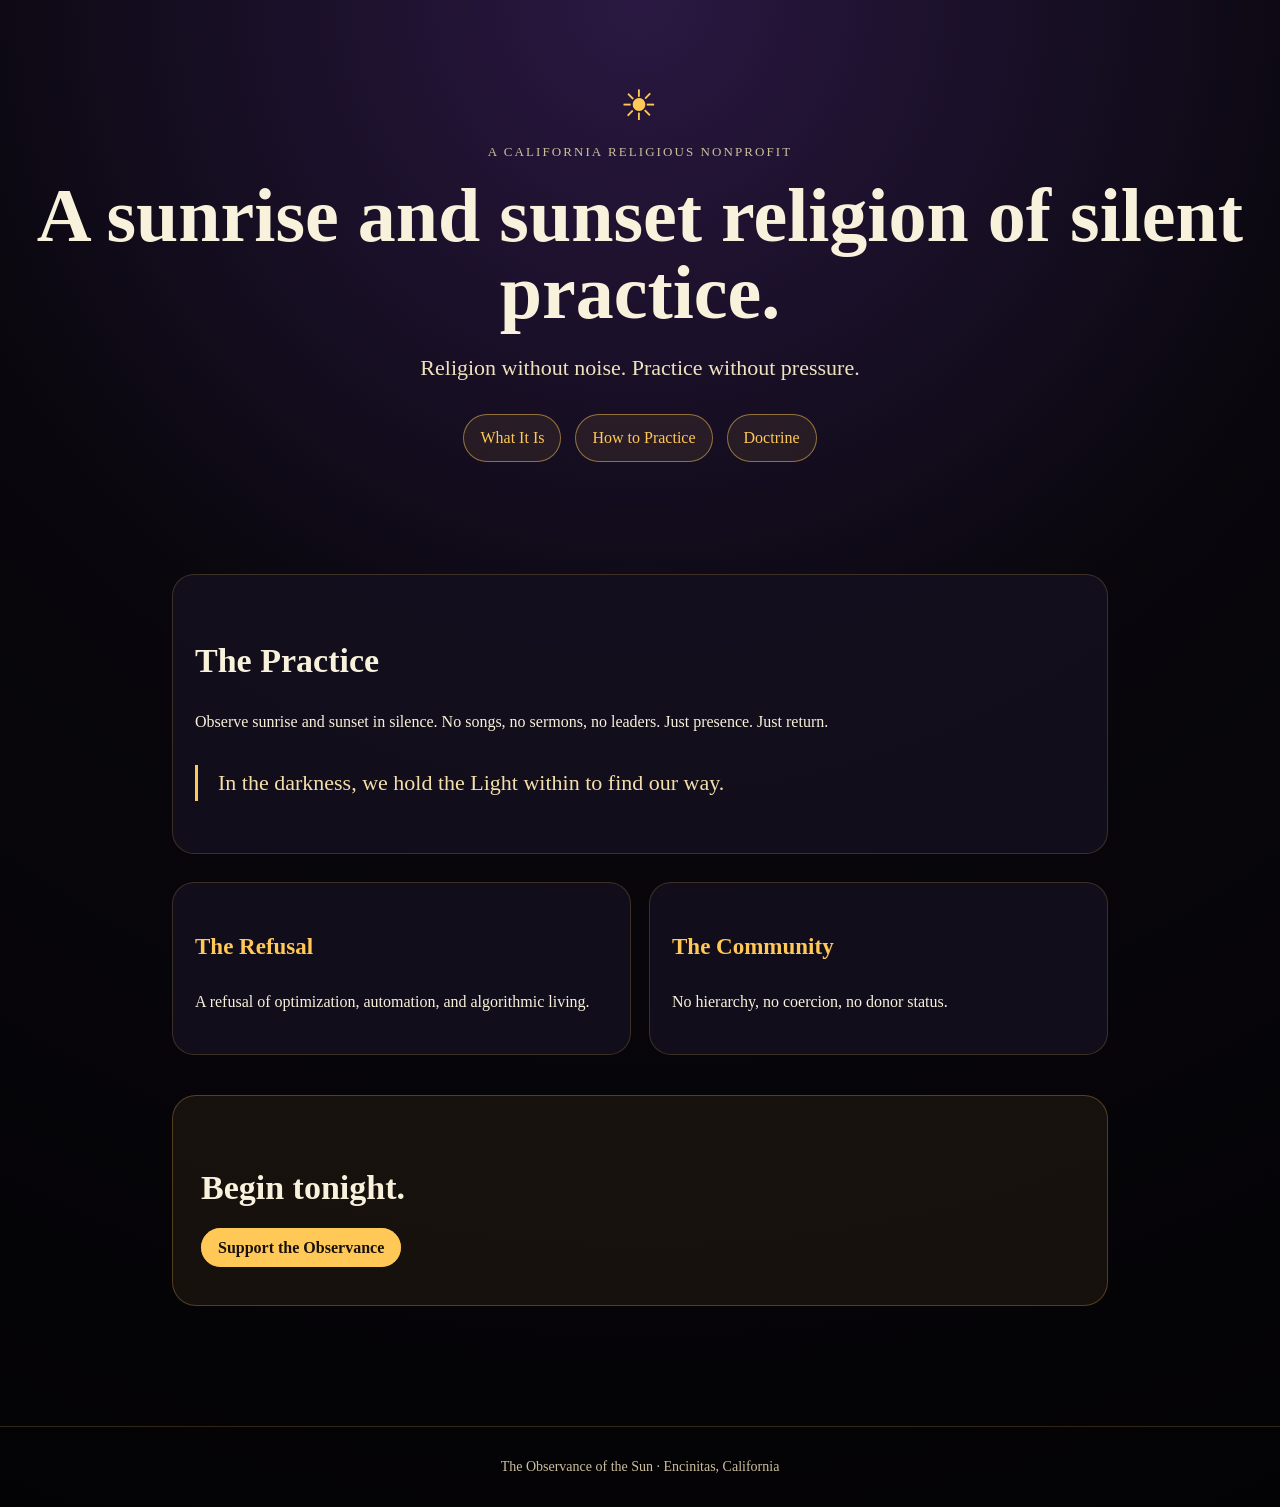
==== index.html @ 755da104 "Add SEO homepage" ====
<!doctype html><html lang='en'><head><meta charset='utf-8'><meta name='viewport' content='width=device-width,initial-scale=1'><title>Observance of the Sun | A Sunrise and Sunset Religion of Silent Practice</title><meta name='description' content='Observance of the Sun is a contemplative religion centered on silent observance of sunrise and sunset.'><link rel='canonical' href='https://observanceofthesunchurch.com/'><link rel='stylesheet' href='/style.css'><script type='application/ld+json'>{"@context":"https://schema.org","@type":"ReligiousOrganization","name":"Observance of the Sun","url":"https://observanceofthesunchurch.com","description":"A California religious nonprofit devoted to silent observance of sunrise and sunset."}</script></head><body><header class='hero'><div class='logo'>☀</div><div class='eyebrow'>A California religious nonprofit</div><h1>A sunrise and sunset religion of silent practice.</h1><p class='lede'>Religion without noise. Practice without pressure.</p><nav class='nav'><a href='/what-is-observance-of-the-sun/'>What It Is</a><a href='/how-to-practice-sunrise-sunset-observance/'>How to Practice</a><a href='/foundational-doctrine/'>Doctrine</a></nav></header><main class='wrap'><section class='card'><h2>The Practice</h2><p>Observe sunrise and sunset in silence. No songs, no sermons, no leaders. Just presence. Just return.</p><blockquote>In the darkness, we hold the Light within to find our way.</blockquote></section><div class='grid'><div class='card'><h3>The Refusal</h3><p>A refusal of optimization, automation, and algorithmic living.</p></div><div class='card'><h3>The Community</h3><p>No hierarchy, no coercion, no donor status.</p></div></div><div class='cta'><h2>Begin tonight.</h2><p><a class='btn primary' href='https://buy.stripe.com/fZu28k4rJ0dzalo8wz9fW00'>Support the Observance</a></p></div></main><footer>The Observance of the Sun · Encinitas, California</footer></body></html>
---- style.css ----
:root{--gold:#ffc857;--purple:#221535;--ink:#f8f1dc;--muted:#cbbf9c;--bg:#09070d;--card:#15101f}*{box-sizing:border-box}body{margin:0;font-family:Georgia,'Times New Roman',serif;background:radial-gradient(circle at top,#2a1842 0,#09070d 45%,#030204 100%);color:var(--ink);line-height:1.65}a{color:var(--gold);text-decoration:none}a:hover{text-decoration:underline}.wrap{max-width:980px;margin:0 auto;padding:32px 22px}.hero{padding:72px 22px 52px;text-align:center}.logo{font-size:42px;color:var(--gold);letter-spacing:.06em}.eyebrow{text-transform:uppercase;letter-spacing:.16em;color:var(--muted);font-size:13px}h1{font-size:clamp(42px,7vw,76px);line-height:1.02;margin:14px 0 18px}h2{font-size:34px;line-height:1.15;margin-top:44px}h3{font-size:23px;color:var(--gold)}.lede{font-size:22px;max-width:760px;margin:0 auto;color:#efe3bd}.nav{display:flex;flex-wrap:wrap;gap:14px;justify-content:center;margin:28px auto}.nav a,.btn{border:1px solid rgba(255,200,87,.5);border-radius:999px;padding:10px 16px;background:rgba(255,200,87,.08)}.btn.primary{background:var(--gold);color:#19110a;font-weight:bold}.grid{display:grid;grid-template-columns:repeat(auto-fit,minmax(245px,1fr));gap:18px;margin:28px 0}.card{background:rgba(21,16,31,.84);border:1px solid rgba(255,200,87,.18);border-radius:22px;padding:22px}blockquote{border-left:3px solid var(--gold);padding-left:20px;color:#f2dfaa;font-size:22px;margin:30px 0}footer{border-top:1px solid rgba(255,200,87,.18);margin-top:48px;padding:28px 22px;color:var(--muted);font-size:14px;text-align:center}.small{font-size:14px;color:var(--muted)}ul{padding-left:22px}.cta{margin:40px 0;padding:28px;border:1px solid rgba(255,200,87,.25);border-radius:24px;background:rgba(255,200,87,.07)}
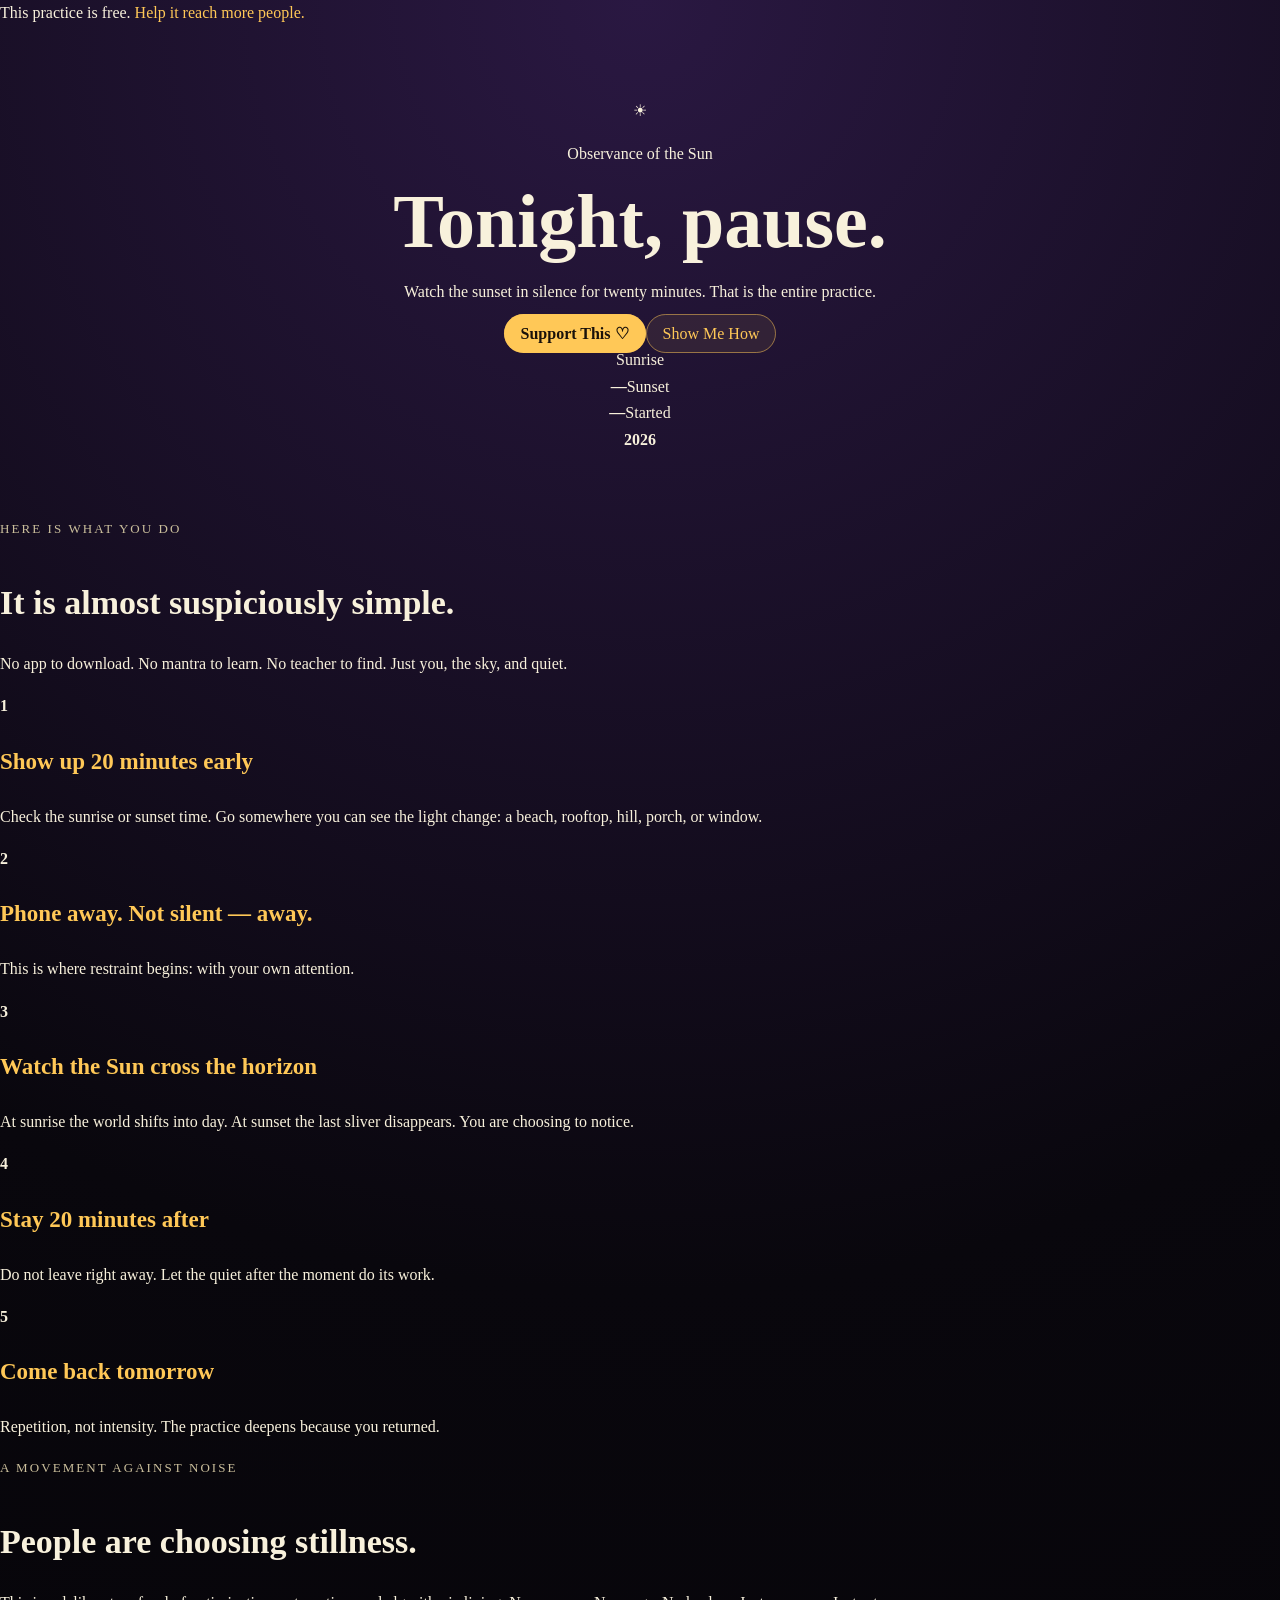
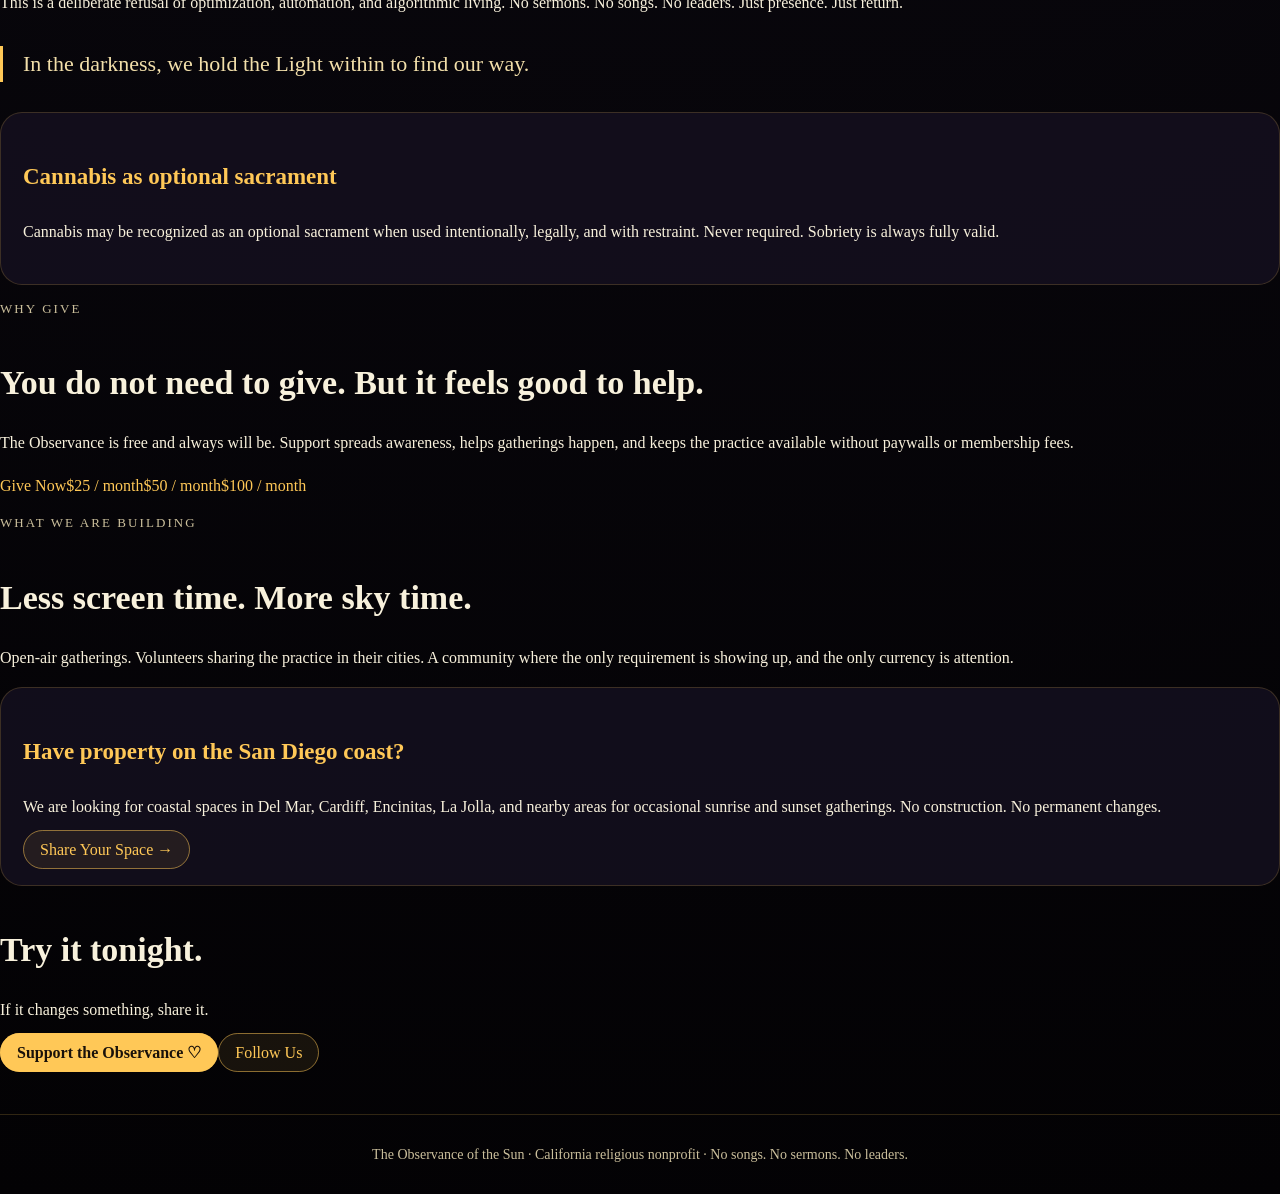
==== commit 06309347: "Emergency restore full Observance homepage" ====
--- a/index.html
+++ b/index.html
@@ -1 +1,31 @@
-<!doctype html><html lang='en'><head><meta charset='utf-8'><meta name='viewport' content='width=device-width,initial-scale=1'><title>Observance of the Sun | A Sunrise and Sunset Religion of Silent Practice</title><meta name='description' content='Observance of the Sun is a contemplative religion centered on silent observance of sunrise and sunset.'><link rel='canonical' href='https://observanceofthesunchurch.com/'><link rel='stylesheet' href='/style.css'><script type='application/ld+json'>{"@context":"https://schema.org","@type":"ReligiousOrganization","name":"Observance of the Sun","url":"https://observanceofthesunchurch.com","description":"A California religious nonprofit devoted to silent observance of sunrise and sunset."}</script></head><body><header class='hero'><div class='logo'>☀</div><div class='eyebrow'>A California religious nonprofit</div><h1>A sunrise and sunset religion of silent practice.</h1><p class='lede'>Religion without noise. Practice without pressure.</p><nav class='nav'><a href='/what-is-observance-of-the-sun/'>What It Is</a><a href='/how-to-practice-sunrise-sunset-observance/'>How to Practice</a><a href='/foundational-doctrine/'>Doctrine</a></nav></header><main class='wrap'><section class='card'><h2>The Practice</h2><p>Observe sunrise and sunset in silence. No songs, no sermons, no leaders. Just presence. Just return.</p><blockquote>In the darkness, we hold the Light within to find our way.</blockquote></section><div class='grid'><div class='card'><h3>The Refusal</h3><p>A refusal of optimization, automation, and algorithmic living.</p></div><div class='card'><h3>The Community</h3><p>No hierarchy, no coercion, no donor status.</p></div></div><div class='cta'><h2>Begin tonight.</h2><p><a class='btn primary' href='https://buy.stripe.com/fZu28k4rJ0dzalo8wz9fW00'>Support the Observance</a></p></div></main><footer>The Observance of the Sun · Encinitas, California</footer></body></html>+<!doctype html>
+<html lang="en">
+<head>
+  <meta charset="utf-8" />
+  <meta name="viewport" content="width=device-width, initial-scale=1" />
+  <title>You Can Try This Tonight — Observance of the Sun</title>
+  <meta name="description" content="Watch the sunrise or sunset in silence. No app, no teacher, no sermon. Just you, the sky, and the discipline of return." />
+  <link rel="canonical" href="https://observanceofthesunchurch.com/" />
+  <link rel="stylesheet" href="/style.css" />
+  <script type="application/ld+json">{"@context":"https://schema.org","@type":"ReligiousOrganization","name":"Observance of the Sun","url":"https://observanceofthesunchurch.com/","description":"A religious nonprofit centered on silent observance of sunrise and sunset.","address":{"@type":"PostalAddress","addressRegion":"CA","addressCountry":"US"}}</script>
+</head>
+<body>
+  <div class="topbar">This practice is free. <a href="https://buy.stripe.com/fZu28k4rJ0dzalo8wz9fW00">Help it reach more people.</a></div>
+  <header class="hero" id="top">
+    <div class="sunmark">☀</div>
+    <p class="kicker">Observance of the Sun</p>
+    <h1>Tonight, pause.</h1>
+    <p class="subhead">Watch the sunset in silence for twenty minutes. That is the entire practice.</p>
+    <div class="actions"><a class="btn primary" href="https://buy.stripe.com/fZu28k4rJ0dzalo8wz9fW00">Support This ♡</a><a class="btn" href="#practice">Show Me How</a></div>
+    <div class="stats"><span>Sunrise<br><strong>—</strong></span><span>Sunset<br><strong>—</strong></span><span>Started<br><strong>2026</strong></span></div>
+  </header>
+  <main>
+    <section class="section" id="practice"><p class="eyebrow">Here is what you do</p><h2>It is almost suspiciously simple.</h2><p class="lead">No app to download. No mantra to learn. No teacher to find. Just you, the sky, and quiet.</p><div class="steps"><article><b>1</b><h3>Show up 20 minutes early</h3><p>Check the sunrise or sunset time. Go somewhere you can see the light change: a beach, rooftop, hill, porch, or window.</p></article><article><b>2</b><h3>Phone away. Not silent — away.</h3><p>This is where restraint begins: with your own attention.</p></article><article><b>3</b><h3>Watch the Sun cross the horizon</h3><p>At sunrise the world shifts into day. At sunset the last sliver disappears. You are choosing to notice.</p></article><article><b>4</b><h3>Stay 20 minutes after</h3><p>Do not leave right away. Let the quiet after the moment do its work.</p></article><article><b>5</b><h3>Come back tomorrow</h3><p>Repetition, not intensity. The practice deepens because you returned.</p></article></div></section>
+    <section class="section split"><div><p class="eyebrow">A movement against noise</p><h2>People are choosing stillness.</h2><p>This is a deliberate refusal of optimization, automation, and algorithmic living. No sermons. No songs. No leaders. Just presence. Just return.</p><blockquote>In the darkness, we hold the Light within to find our way.</blockquote></div><div class="card"><h3>Cannabis as optional sacrament</h3><p>Cannabis may be recognized as an optional sacrament when used intentionally, legally, and with restraint. Never required. Sobriety is always fully valid.</p></div></section>
+    <section class="section"><p class="eyebrow">Why give</p><h2>You do not need to give. But it feels good to help.</h2><p>The Observance is free and always will be. Support spreads awareness, helps gatherings happen, and keeps the practice available without paywalls or membership fees.</p><div class="donation-grid"><a href="https://buy.stripe.com/fZu28k4rJ0dzalo8wz9fW00">Give Now</a><a href="https://buy.stripe.com/fZu28k4rJ0dzalo8wz9fW00">$25 / month</a><a href="https://buy.stripe.com/fZu28k4rJ0dzalo8wz9fW00">$50 / month</a><a href="https://buy.stripe.com/fZu28k4rJ0dzalo8wz9fW00">$100 / month</a></div></section>
+    <section class="section split"><div><p class="eyebrow">What we are building</p><h2>Less screen time. More sky time.</h2><p>Open-air gatherings. Volunteers sharing the practice in their cities. A community where the only requirement is showing up, and the only currency is attention.</p></div><div class="card"><h3>Have property on the San Diego coast?</h3><p>We are looking for coastal spaces in Del Mar, Cardiff, Encinitas, La Jolla, and nearby areas for occasional sunrise and sunset gatherings. No construction. No permanent changes.</p><a class="btn" href="mailto:bobby@trainingties.com?subject=Open%20a%20space%20for%20Observance%20of%20the%20Sun">Share Your Space →</a></div></section>
+    <section class="section final"><h2>Try it tonight.</h2><p>If it changes something, share it.</p><div class="actions"><a class="btn primary" href="https://buy.stripe.com/fZu28k4rJ0dzalo8wz9fW00">Support the Observance ♡</a><a class="btn" href="https://www.instagram.com/observanceofthesunchurch/">Follow Us</a></div></section>
+  </main>
+  <footer>The Observance of the Sun · California religious nonprofit · No songs. No sermons. No leaders.</footer>
+</body>
+</html>
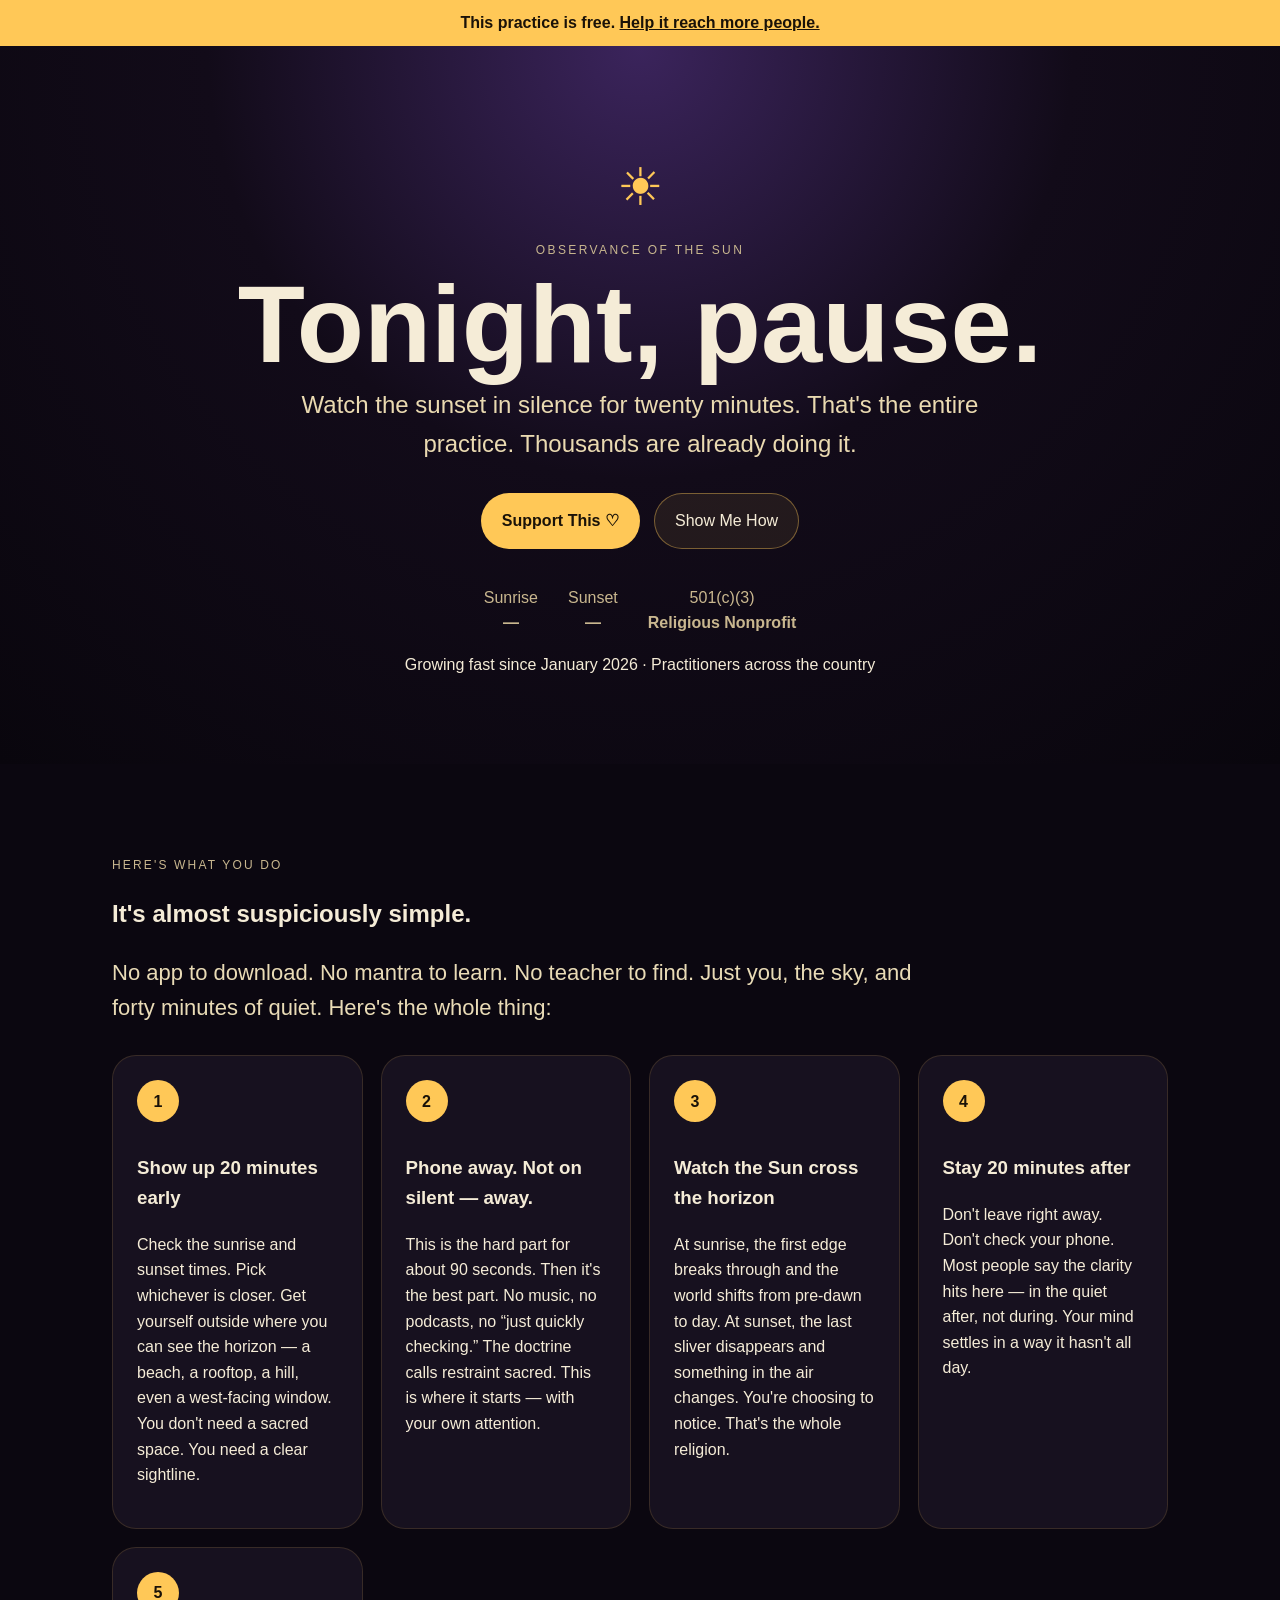
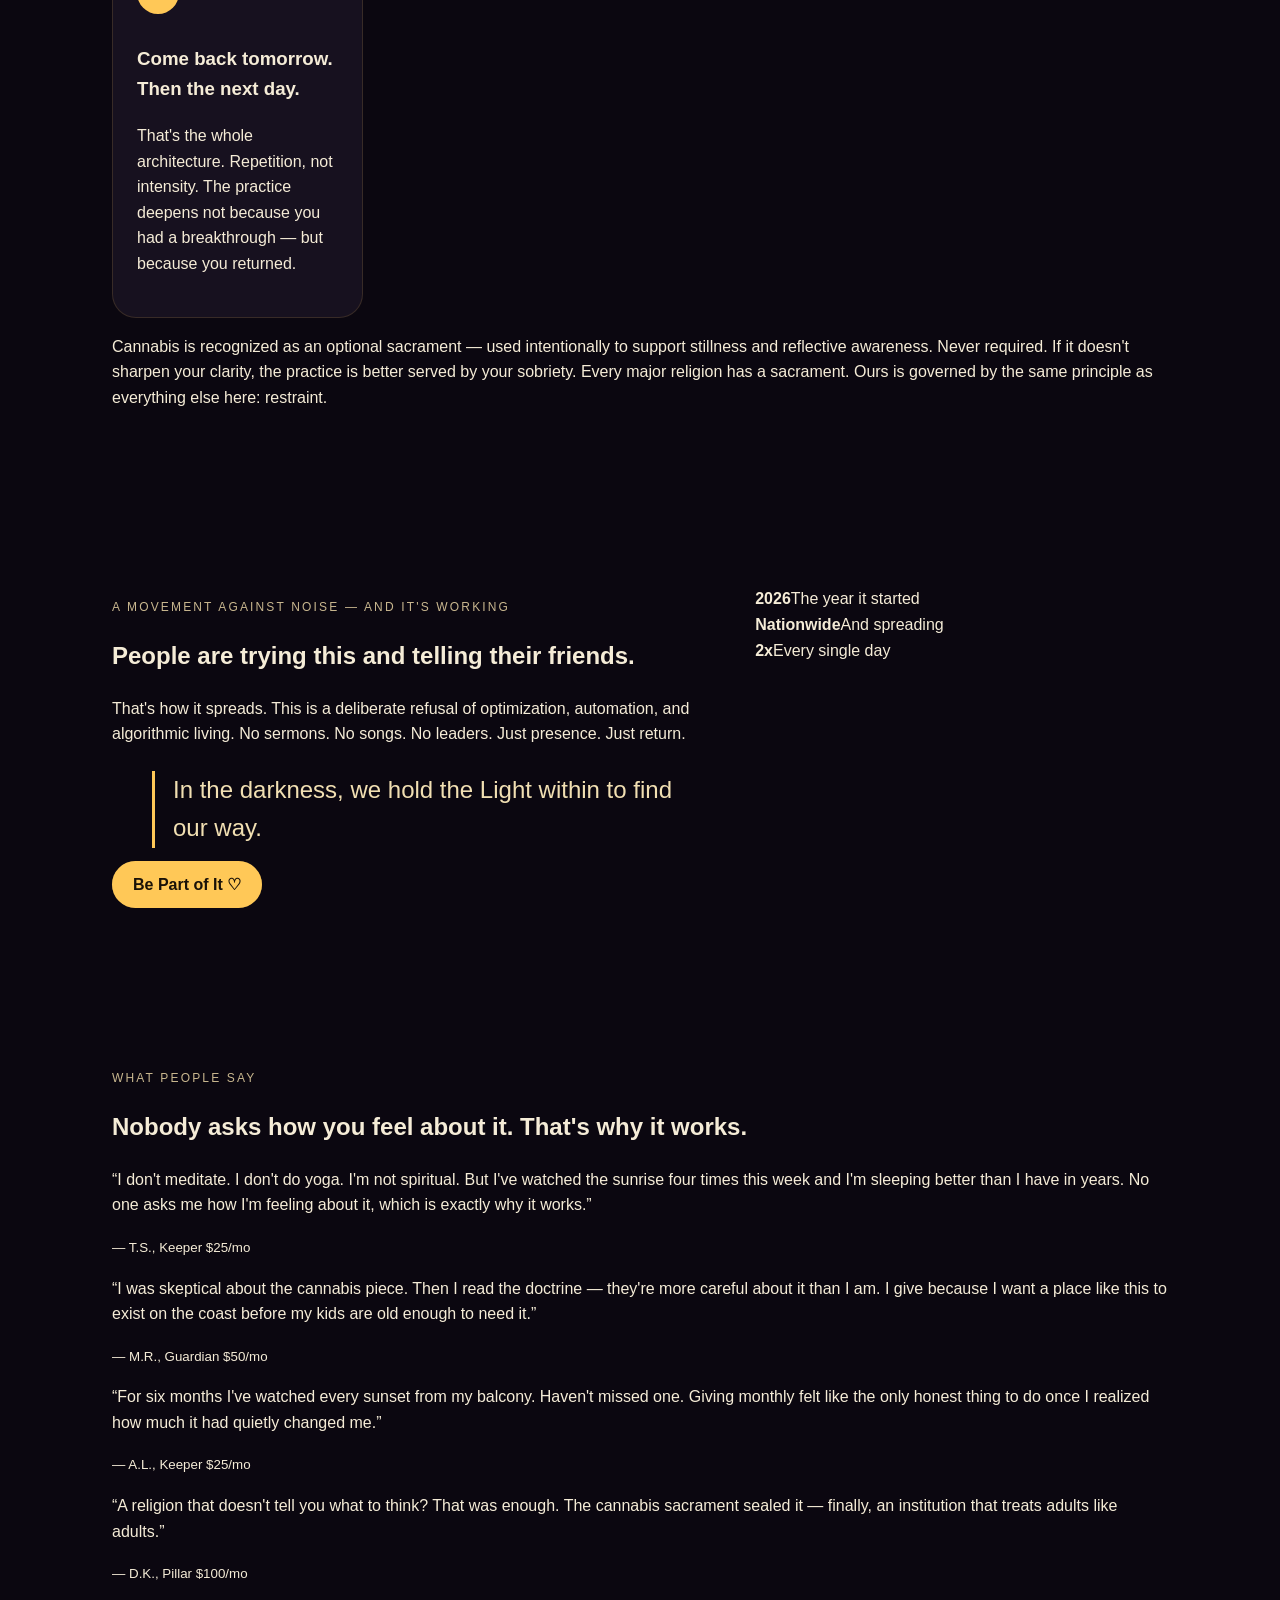
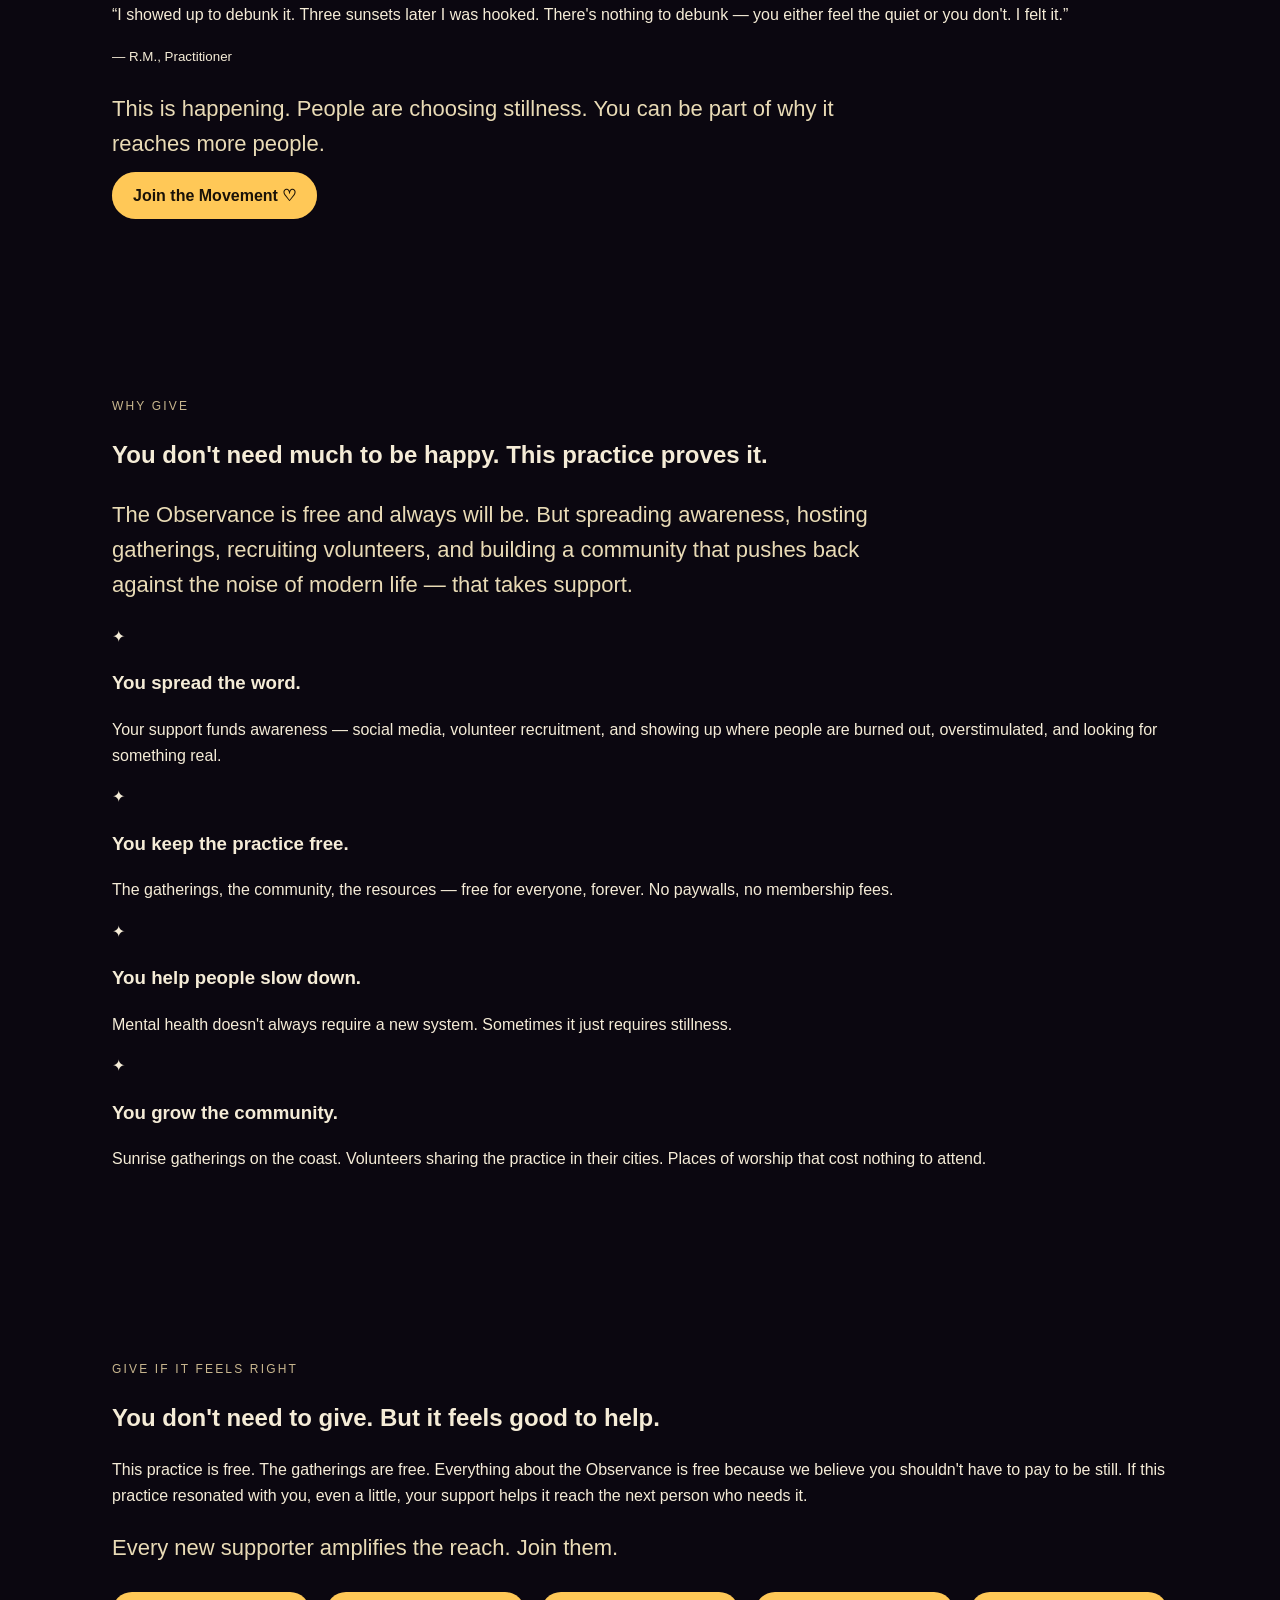
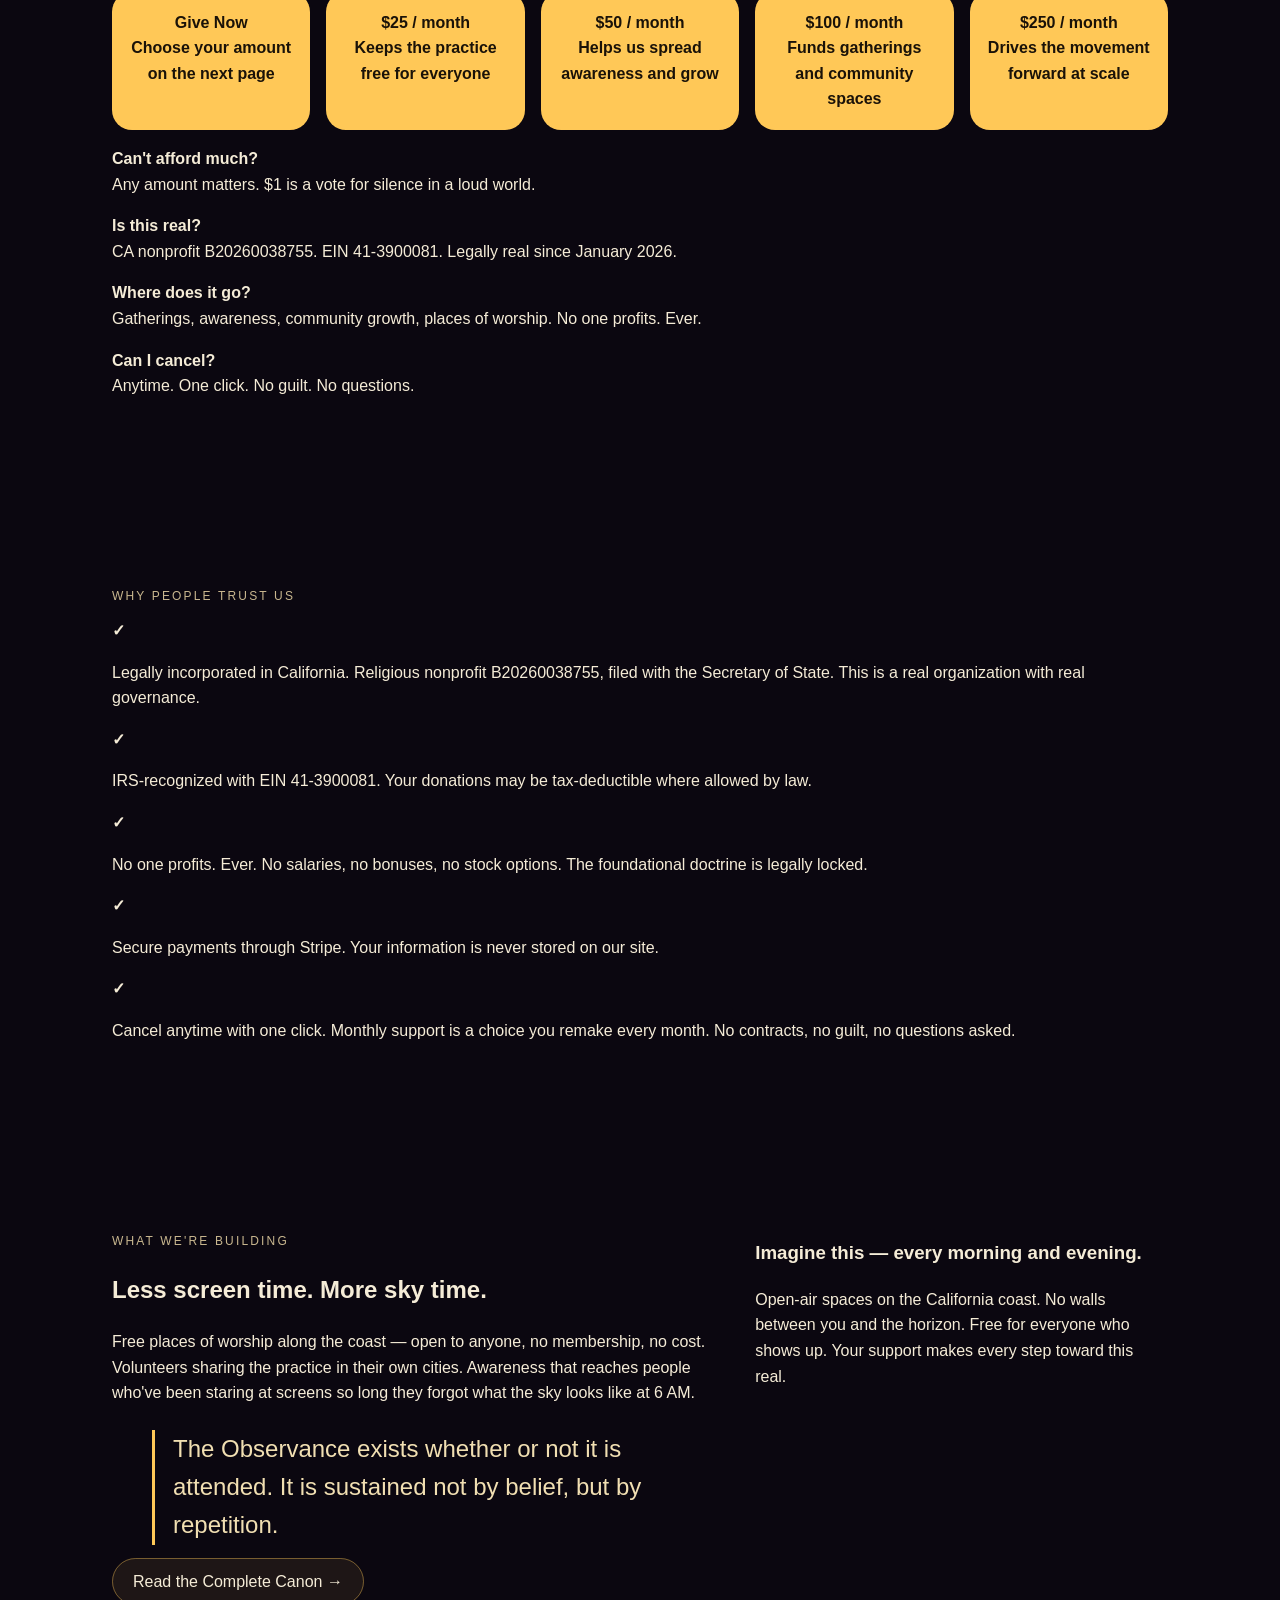
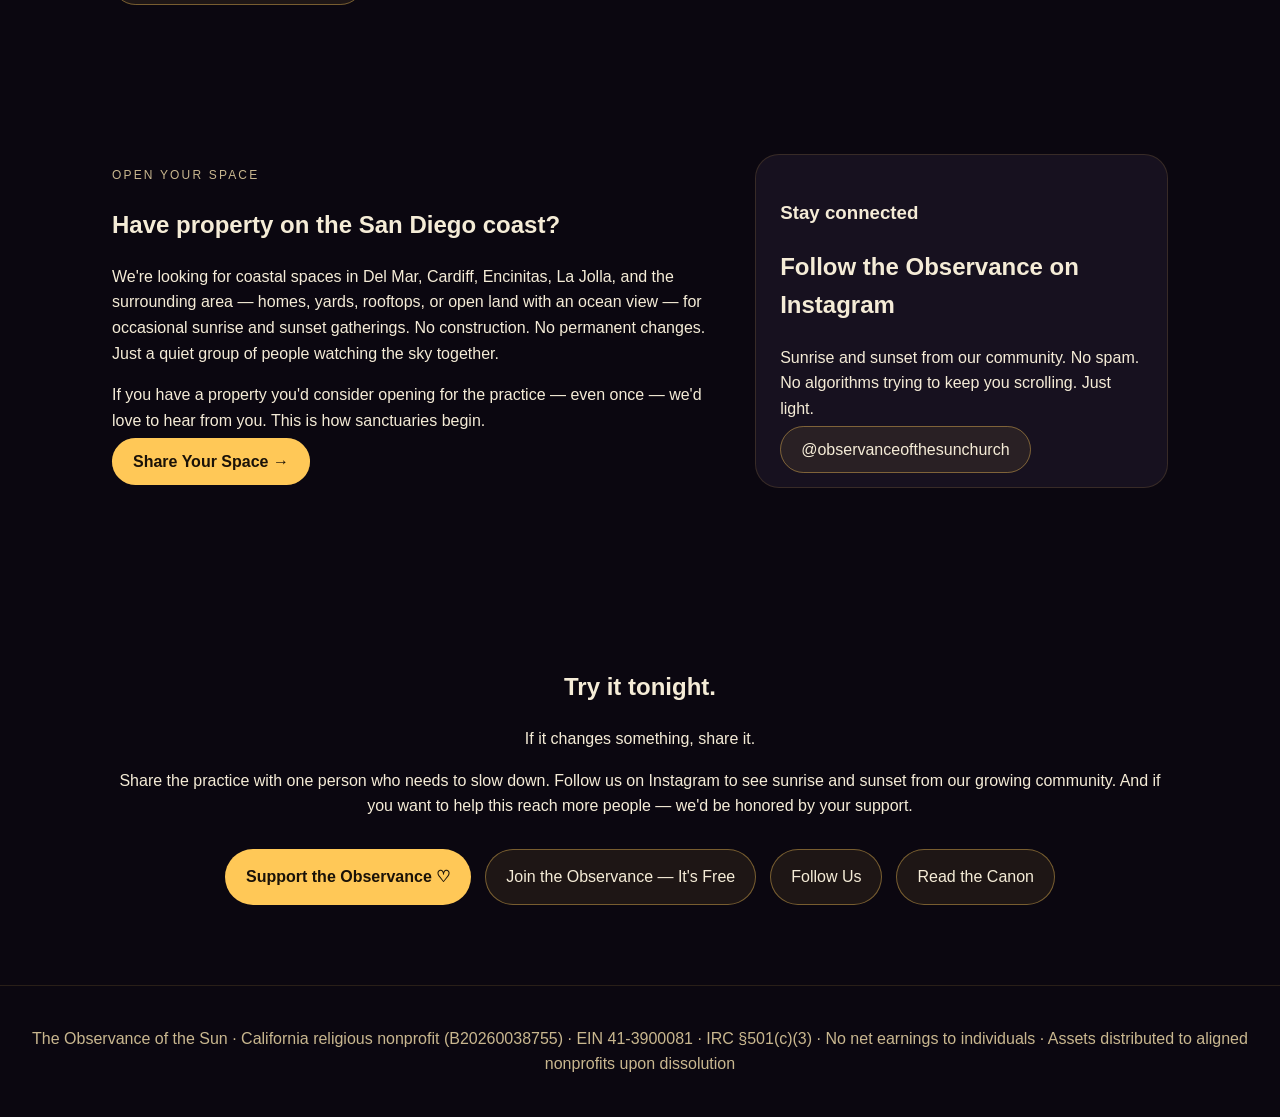
==== commit ba446b23: "Restore GitHub homepage to match full live site content" ====
--- a/index.html
+++ b/index.html
@@ -4,28 +4,155 @@
   <meta charset="utf-8" />
   <meta name="viewport" content="width=device-width, initial-scale=1" />
   <title>You Can Try This Tonight — Observance of the Sun</title>
-  <meta name="description" content="Watch the sunrise or sunset in silence. No app, no teacher, no sermon. Just you, the sky, and the discipline of return." />
+  <meta name="description" content="Watch the sunrise or sunset in silence. No app, no teacher, no sermon. Just you, the sky, and forty minutes of quiet. Observance of the Sun is a California religious nonprofit centered on silent sunrise and sunset practice." />
   <link rel="canonical" href="https://observanceofthesunchurch.com/" />
   <link rel="stylesheet" href="/style.css" />
-  <script type="application/ld+json">{"@context":"https://schema.org","@type":"ReligiousOrganization","name":"Observance of the Sun","url":"https://observanceofthesunchurch.com/","description":"A religious nonprofit centered on silent observance of sunrise and sunset.","address":{"@type":"PostalAddress","addressRegion":"CA","addressCountry":"US"}}</script>
+  <meta property="og:title" content="You Can Try This Tonight — Observance of the Sun" />
+  <meta property="og:description" content="Watch the sunrise or sunset in silence. No app, no teacher, no sermon. Just you, the sky, and forty minutes of quiet." />
+  <meta property="og:type" content="website" />
+  <meta property="og:url" content="https://observanceofthesunchurch.com/" />
+  <meta name="theme-color" content="#ffc857" />
+  <script type="application/ld+json">
+  {"@context":"https://schema.org","@type":"ReligiousOrganization","name":"Observance of the Sun","url":"https://observanceofthesunchurch.com/","description":"A California religious nonprofit centered on silent observance of sunrise and sunset.","identifier":["CA nonprofit B20260038755","EIN 41-3900081"],"address":{"@type":"PostalAddress","addressLocality":"Encinitas","addressRegion":"CA","addressCountry":"US"},"sameAs":["https://www.instagram.com/observanceofthesunchurch/"]}
+  </script>
 </head>
 <body>
   <div class="topbar">This practice is free. <a href="https://buy.stripe.com/fZu28k4rJ0dzalo8wz9fW00">Help it reach more people.</a></div>
+
   <header class="hero" id="top">
-    <div class="sunmark">☀</div>
+    <div class="sunmark" aria-hidden="true">☀</div>
     <p class="kicker">Observance of the Sun</p>
     <h1>Tonight, pause.</h1>
-    <p class="subhead">Watch the sunset in silence for twenty minutes. That is the entire practice.</p>
-    <div class="actions"><a class="btn primary" href="https://buy.stripe.com/fZu28k4rJ0dzalo8wz9fW00">Support This ♡</a><a class="btn" href="#practice">Show Me How</a></div>
-    <div class="stats"><span>Sunrise<br><strong>—</strong></span><span>Sunset<br><strong>—</strong></span><span>Started<br><strong>2026</strong></span></div>
+    <p class="subhead">Watch the sunset in silence for twenty minutes. That's the entire practice. Thousands are already doing it.</p>
+    <div class="actions">
+      <a class="btn primary" href="https://buy.stripe.com/fZu28k4rJ0dzalo8wz9fW00">Support This ♡</a>
+      <a class="btn" href="#practice">Show Me How</a>
+    </div>
+    <div class="stats">
+      <span>Sunrise<br><strong>—</strong></span>
+      <span>Sunset<br><strong>—</strong></span>
+      <span>501(c)(3)<br><strong>Religious Nonprofit</strong></span>
+    </div>
+    <p class="micro">Growing fast since January 2026 · Practitioners across the country</p>
   </header>
+
   <main>
-    <section class="section" id="practice"><p class="eyebrow">Here is what you do</p><h2>It is almost suspiciously simple.</h2><p class="lead">No app to download. No mantra to learn. No teacher to find. Just you, the sky, and quiet.</p><div class="steps"><article><b>1</b><h3>Show up 20 minutes early</h3><p>Check the sunrise or sunset time. Go somewhere you can see the light change: a beach, rooftop, hill, porch, or window.</p></article><article><b>2</b><h3>Phone away. Not silent — away.</h3><p>This is where restraint begins: with your own attention.</p></article><article><b>3</b><h3>Watch the Sun cross the horizon</h3><p>At sunrise the world shifts into day. At sunset the last sliver disappears. You are choosing to notice.</p></article><article><b>4</b><h3>Stay 20 minutes after</h3><p>Do not leave right away. Let the quiet after the moment do its work.</p></article><article><b>5</b><h3>Come back tomorrow</h3><p>Repetition, not intensity. The practice deepens because you returned.</p></article></div></section>
-    <section class="section split"><div><p class="eyebrow">A movement against noise</p><h2>People are choosing stillness.</h2><p>This is a deliberate refusal of optimization, automation, and algorithmic living. No sermons. No songs. No leaders. Just presence. Just return.</p><blockquote>In the darkness, we hold the Light within to find our way.</blockquote></div><div class="card"><h3>Cannabis as optional sacrament</h3><p>Cannabis may be recognized as an optional sacrament when used intentionally, legally, and with restraint. Never required. Sobriety is always fully valid.</p></div></section>
-    <section class="section"><p class="eyebrow">Why give</p><h2>You do not need to give. But it feels good to help.</h2><p>The Observance is free and always will be. Support spreads awareness, helps gatherings happen, and keeps the practice available without paywalls or membership fees.</p><div class="donation-grid"><a href="https://buy.stripe.com/fZu28k4rJ0dzalo8wz9fW00">Give Now</a><a href="https://buy.stripe.com/fZu28k4rJ0dzalo8wz9fW00">$25 / month</a><a href="https://buy.stripe.com/fZu28k4rJ0dzalo8wz9fW00">$50 / month</a><a href="https://buy.stripe.com/fZu28k4rJ0dzalo8wz9fW00">$100 / month</a></div></section>
-    <section class="section split"><div><p class="eyebrow">What we are building</p><h2>Less screen time. More sky time.</h2><p>Open-air gatherings. Volunteers sharing the practice in their cities. A community where the only requirement is showing up, and the only currency is attention.</p></div><div class="card"><h3>Have property on the San Diego coast?</h3><p>We are looking for coastal spaces in Del Mar, Cardiff, Encinitas, La Jolla, and nearby areas for occasional sunrise and sunset gatherings. No construction. No permanent changes.</p><a class="btn" href="mailto:bobby@trainingties.com?subject=Open%20a%20space%20for%20Observance%20of%20the%20Sun">Share Your Space →</a></div></section>
-    <section class="section final"><h2>Try it tonight.</h2><p>If it changes something, share it.</p><div class="actions"><a class="btn primary" href="https://buy.stripe.com/fZu28k4rJ0dzalo8wz9fW00">Support the Observance ♡</a><a class="btn" href="https://www.instagram.com/observanceofthesunchurch/">Follow Us</a></div></section>
+    <section class="section" id="practice">
+      <p class="eyebrow">Here's what you do</p>
+      <h2>It's almost suspiciously simple.</h2>
+      <p class="lead">No app to download. No mantra to learn. No teacher to find. Just you, the sky, and forty minutes of quiet. Here's the whole thing:</p>
+      <div class="steps">
+        <article><b>1</b><h3>Show up 20 minutes early</h3><p>Check the sunrise and sunset times. Pick whichever is closer. Get yourself outside where you can see the horizon — a beach, a rooftop, a hill, even a west-facing window. You don't need a sacred space. You need a clear sightline.</p></article>
+        <article><b>2</b><h3>Phone away. Not on silent — away.</h3><p>This is the hard part for about 90 seconds. Then it's the best part. No music, no podcasts, no “just quickly checking.” The doctrine calls restraint sacred. This is where it starts — with your own attention.</p></article>
+        <article><b>3</b><h3>Watch the Sun cross the horizon</h3><p>At sunrise, the first edge breaks through and the world shifts from pre-dawn to day. At sunset, the last sliver disappears and something in the air changes. You're choosing to notice. That's the whole religion.</p></article>
+        <article><b>4</b><h3>Stay 20 minutes after</h3><p>Don't leave right away. Don't check your phone. Most people say the clarity hits here — in the quiet after, not during. Your mind settles in a way it hasn't all day.</p></article>
+        <article><b>5</b><h3>Come back tomorrow. Then the next day.</h3><p>That's the whole architecture. Repetition, not intensity. The practice deepens not because you had a breakthrough — but because you returned.</p></article>
+      </div>
+      <div class="sacrament-note"><p>Cannabis is recognized as an optional sacrament — used intentionally to support stillness and reflective awareness. Never required. If it doesn't sharpen your clarity, the practice is better served by your sobriety. Every major religion has a sacrament. Ours is governed by the same principle as everything else here: restraint.</p></div>
+    </section>
+
+    <section class="section split darkband">
+      <div>
+        <p class="eyebrow">A movement against noise — and it's working</p>
+        <h2>People are trying this and telling their friends.</h2>
+        <p>That's how it spreads. This is a deliberate refusal of optimization, automation, and algorithmic living. No sermons. No songs. No leaders. Just presence. Just return.</p>
+        <blockquote>In the darkness, we hold the Light within to find our way.</blockquote>
+        <a class="btn primary" href="https://buy.stripe.com/fZu28k4rJ0dzalo8wz9fW00">Be Part of It ♡</a>
+      </div>
+      <div class="metric-card">
+        <div><strong>2026</strong><span>The year it started</span></div>
+        <div><strong>Nationwide</strong><span>And spreading</span></div>
+        <div><strong>2x</strong><span>Every single day</span></div>
+      </div>
+    </section>
+
+    <section class="section testimonials">
+      <p class="eyebrow">What people say</p>
+      <h2>Nobody asks how you feel about it. That's why it works.</h2>
+      <div class="quote-grid">
+        <article><p>“I don't meditate. I don't do yoga. I'm not spiritual. But I've watched the sunrise four times this week and I'm sleeping better than I have in years. No one asks me how I'm feeling about it, which is exactly why it works.”</p><small>— T.S., Keeper $25/mo</small></article>
+        <article><p>“I was skeptical about the cannabis piece. Then I read the doctrine — they're more careful about it than I am. I give because I want a place like this to exist on the coast before my kids are old enough to need it.”</p><small>— M.R., Guardian $50/mo</small></article>
+        <article><p>“For six months I've watched every sunset from my balcony. Haven't missed one. Giving monthly felt like the only honest thing to do once I realized how much it had quietly changed me.”</p><small>— A.L., Keeper $25/mo</small></article>
+        <article><p>“A religion that doesn't tell you what to think? That was enough. The cannabis sacrament sealed it — finally, an institution that treats adults like adults.”</p><small>— D.K., Pillar $100/mo</small></article>
+        <article><p>“I showed up to debunk it. Three sunsets later I was hooked. There's nothing to debunk — you either feel the quiet or you don't. I felt it.”</p><small>— R.M., Practitioner</small></article>
+      </div>
+      <p class="lead centered">This is happening. People are choosing stillness. You can be part of why it reaches more people.</p>
+      <p class="centered"><a class="btn primary" href="https://buy.stripe.com/fZu28k4rJ0dzalo8wz9fW00">Join the Movement ♡</a></p>
+    </section>
+
+    <section class="section" id="giving">
+      <p class="eyebrow">Why give</p>
+      <h2>You don't need much to be happy. This practice proves it.</h2>
+      <p class="lead">The Observance is free and always will be. But spreading awareness, hosting gatherings, recruiting volunteers, and building a community that pushes back against the noise of modern life — that takes support.</p>
+      <div class="benefits">
+        <article><span>✦</span><h3>You spread the word.</h3><p>Your support funds awareness — social media, volunteer recruitment, and showing up where people are burned out, overstimulated, and looking for something real.</p></article>
+        <article><span>✦</span><h3>You keep the practice free.</h3><p>The gatherings, the community, the resources — free for everyone, forever. No paywalls, no membership fees.</p></article>
+        <article><span>✦</span><h3>You help people slow down.</h3><p>Mental health doesn't always require a new system. Sometimes it just requires stillness.</p></article>
+        <article><span>✦</span><h3>You grow the community.</h3><p>Sunrise gatherings on the coast. Volunteers sharing the practice in their cities. Places of worship that cost nothing to attend.</p></article>
+      </div>
+    </section>
+
+    <section class="section donation-section">
+      <p class="eyebrow">Give if it feels right</p>
+      <h2>You don't need to give. But it feels good to help.</h2>
+      <p>This practice is free. The gatherings are free. Everything about the Observance is free because we believe you shouldn't have to pay to be still. If this practice resonated with you, even a little, your support helps it reach the next person who needs it.</p>
+      <p class="lead">Every new supporter amplifies the reach. Join them.</p>
+      <div class="donation-grid">
+        <a href="https://buy.stripe.com/fZu28k4rJ0dzalo8wz9fW00"><strong>Give Now</strong><br><span>Choose your amount on the next page</span></a>
+        <a href="https://buy.stripe.com/fZu28k4rJ0dzalo8wz9fW00"><strong>$25 / month</strong><br><span>Keeps the practice free for everyone</span></a>
+        <a href="https://buy.stripe.com/fZu28k4rJ0dzalo8wz9fW00"><strong>$50 / month</strong><br><span>Helps us spread awareness and grow</span></a>
+        <a href="https://buy.stripe.com/fZu28k4rJ0dzalo8wz9fW00"><strong>$100 / month</strong><br><span>Funds gatherings and community spaces</span></a>
+        <a href="https://buy.stripe.com/fZu28k4rJ0dzalo8wz9fW00"><strong>$250 / month</strong><br><span>Drives the movement forward at scale</span></a>
+      </div>
+      <div class="faq-row"><p><strong>Can't afford much?</strong><br>Any amount matters. $1 is a vote for silence in a loud world.</p><p><strong>Is this real?</strong><br>CA nonprofit B20260038755. EIN 41-3900081. Legally real since January 2026.</p><p><strong>Where does it go?</strong><br>Gatherings, awareness, community growth, places of worship. No one profits. Ever.</p><p><strong>Can I cancel?</strong><br>Anytime. One click. No guilt. No questions.</p></div>
+    </section>
+
+    <section class="section trust">
+      <p class="eyebrow">Why people trust us</p>
+      <div class="trust-grid">
+        <article><b>✓</b><p>Legally incorporated in California. Religious nonprofit B20260038755, filed with the Secretary of State. This is a real organization with real governance.</p></article>
+        <article><b>✓</b><p>IRS-recognized with EIN 41-3900081. Your donations may be tax-deductible where allowed by law.</p></article>
+        <article><b>✓</b><p>No one profits. Ever. No salaries, no bonuses, no stock options. The foundational doctrine is legally locked.</p></article>
+        <article><b>✓</b><p>Secure payments through Stripe. Your information is never stored on our site.</p></article>
+        <article><b>✓</b><p>Cancel anytime with one click. Monthly support is a choice you remake every month. No contracts, no guilt, no questions asked.</p></article>
+      </div>
+    </section>
+
+    <section class="section split build">
+      <div>
+        <p class="eyebrow">What we're building</p>
+        <h2>Less screen time. More sky time.</h2>
+        <p>Free places of worship along the coast — open to anyone, no membership, no cost. Volunteers sharing the practice in their own cities. Awareness that reaches people who've been staring at screens so long they forgot what the sky looks like at 6 AM.</p>
+        <blockquote>The Observance exists whether or not it is attended. It is sustained not by belief, but by repetition.</blockquote>
+        <a class="btn" href="/foundational-doctrine/">Read the Complete Canon →</a>
+      </div>
+      <div class="image-card"><h3>Imagine this — every morning and evening.</h3><p>Open-air spaces on the California coast. No walls between you and the horizon. Free for everyone who shows up. Your support makes every step toward this real.</p></div>
+    </section>
+
+    <section class="section split open-space">
+      <div>
+        <p class="eyebrow">Open your space</p>
+        <h2>Have property on the San Diego coast?</h2>
+        <p>We're looking for coastal spaces in Del Mar, Cardiff, Encinitas, La Jolla, and the surrounding area — homes, yards, rooftops, or open land with an ocean view — for occasional sunrise and sunset gatherings. No construction. No permanent changes. Just a quiet group of people watching the sky together.</p>
+        <p>If you have a property you'd consider opening for the practice — even once — we'd love to hear from you. This is how sanctuaries begin.</p>
+        <a class="btn primary" href="mailto:bobby@trainingties.com?subject=Open%20a%20space%20for%20Observance%20of%20the%20Sun">Share Your Space →</a>
+      </div>
+      <div class="card"><h3>Stay connected</h3><h2>Follow the Observance on Instagram</h2><p>Sunrise and sunset from our community. No spam. No algorithms trying to keep you scrolling. Just light.</p><a class="btn" href="https://www.instagram.com/observanceofthesunchurch/">@observanceofthesunchurch</a></div>
+    </section>
+
+    <section class="section final">
+      <h2>Try it tonight.</h2>
+      <p>If it changes something, share it.</p>
+      <p>Share the practice with one person who needs to slow down. Follow us on Instagram to see sunrise and sunset from our growing community. And if you want to help this reach more people — we'd be honored by your support.</p>
+      <div class="actions">
+        <a class="btn primary" href="https://buy.stripe.com/fZu28k4rJ0dzalo8wz9fW00">Support the Observance ♡</a>
+        <a class="btn" href="#top">Join the Observance — It's Free</a>
+        <a class="btn" href="https://www.instagram.com/observanceofthesunchurch/">Follow Us</a>
+        <a class="btn" href="/foundational-doctrine/">Read the Canon</a>
+      </div>
+    </section>
   </main>
-  <footer>The Observance of the Sun · California religious nonprofit · No songs. No sermons. No leaders.</footer>
+
+  <footer>The Observance of the Sun · California religious nonprofit (B20260038755) · EIN 41-3900081 · IRC §501(c)(3) · No net earnings to individuals · Assets distributed to aligned nonprofits upon dissolution</footer>
 </body>
 </html>
--- a/style.css
+++ b/style.css
@@ -1 +1 @@
-:root{--gold:#ffc857;--purple:#221535;--ink:#f8f1dc;--muted:#cbbf9c;--bg:#09070d;--card:#15101f}*{box-sizing:border-box}body{margin:0;font-family:Georgia,'Times New Roman',serif;background:radial-gradient(circle at top,#2a1842 0,#09070d 45%,#030204 100%);color:var(--ink);line-height:1.65}a{color:var(--gold);text-decoration:none}a:hover{text-decoration:underline}.wrap{max-width:980px;margin:0 auto;padding:32px 22px}.hero{padding:72px 22px 52px;text-align:center}.logo{font-size:42px;color:var(--gold);letter-spacing:.06em}.eyebrow{text-transform:uppercase;letter-spacing:.16em;color:var(--muted);font-size:13px}h1{font-size:clamp(42px,7vw,76px);line-height:1.02;margin:14px 0 18px}h2{font-size:34px;line-height:1.15;margin-top:44px}h3{font-size:23px;color:var(--gold)}.lede{font-size:22px;max-width:760px;margin:0 auto;color:#efe3bd}.nav{display:flex;flex-wrap:wrap;gap:14px;justify-content:center;margin:28px auto}.nav a,.btn{border:1px solid rgba(255,200,87,.5);border-radius:999px;padding:10px 16px;background:rgba(255,200,87,.08)}.btn.primary{background:var(--gold);color:#19110a;font-weight:bold}.grid{display:grid;grid-template-columns:repeat(auto-fit,minmax(245px,1fr));gap:18px;margin:28px 0}.card{background:rgba(21,16,31,.84);border:1px solid rgba(255,200,87,.18);border-radius:22px;padding:22px}blockquote{border-left:3px solid var(--gold);padding-left:20px;color:#f2dfaa;font-size:22px;margin:30px 0}footer{border-top:1px solid rgba(255,200,87,.18);margin-top:48px;padding:28px 22px;color:var(--muted);font-size:14px;text-align:center}.small{font-size:14px;color:var(--muted)}ul{padding-left:22px}.cta{margin:40px 0;padding:28px;border:1px solid rgba(255,200,87,.25);border-radius:24px;background:rgba(255,200,87,.07)}+*{box-sizing:border-box}body{margin:0;font-family:Inter,Arial,sans-serif;background:#0b0710;color:#f5ecd7;line-height:1.6}a{text-decoration:none;color:inherit}.topbar{background:#ffc857;color:#1a1208;text-align:center;padding:10px;font-weight:600}.topbar a{text-decoration:underline}.hero{padding:100px 20px 70px;text-align:center;background:radial-gradient(circle at top,#3b245c 0,#120b19 45%,#09060d 100%)}.sunmark{font-size:52px;color:#ffc857}.kicker{text-transform:uppercase;letter-spacing:.2em;color:#c9b78f;font-size:12px}h1{font-size:clamp(52px,10vw,110px);line-height:.95;margin:10px 0}.subhead{font-size:24px;max-width:700px;margin:0 auto;color:#eadab1}.actions{display:flex;gap:14px;justify-content:center;flex-wrap:wrap;margin-top:30px}.btn{padding:14px 20px;border-radius:999px;border:1px solid rgba(255,200,87,.4);background:rgba(255,200,87,.08)}.btn.primary{background:#ffc857;color:#1a1208;font-weight:700}.stats{display:flex;gap:30px;justify-content:center;margin-top:36px;color:#c9b78f}.section{max-width:1100px;margin:0 auto;padding:80px 22px}.eyebrow{text-transform:uppercase;letter-spacing:.18em;color:#c9b78f;font-size:12px}.lead{font-size:22px;color:#e9dbb6;max-width:800px}.steps{display:grid;grid-template-columns:repeat(auto-fit,minmax(220px,1fr));gap:18px;margin-top:30px}.steps article,.card{background:#17111f;border:1px solid rgba(255,200,87,.14);padding:24px;border-radius:24px}.steps b{display:inline-flex;width:42px;height:42px;align-items:center;justify-content:center;border-radius:50%;background:#ffc857;color:#1a1208;margin-bottom:12px}.split{display:grid;grid-template-columns:1.2fr .8fr;gap:24px}.donation-grid{display:grid;grid-template-columns:repeat(auto-fit,minmax(180px,1fr));gap:16px;margin-top:26px}.donation-grid a{background:#ffc857;color:#1a1208;padding:18px;border-radius:20px;text-align:center;font-weight:700}blockquote{border-left:3px solid #ffc857;padding-left:18px;font-size:24px;color:#f1dfb2}footer{text-align:center;padding:40px 20px;border-top:1px solid rgba(255,200,87,.12);color:#c9b78f}.final{text-align:center}@media(max-width:800px){.split{grid-template-columns:1fr}h1{font-size:64px}}
